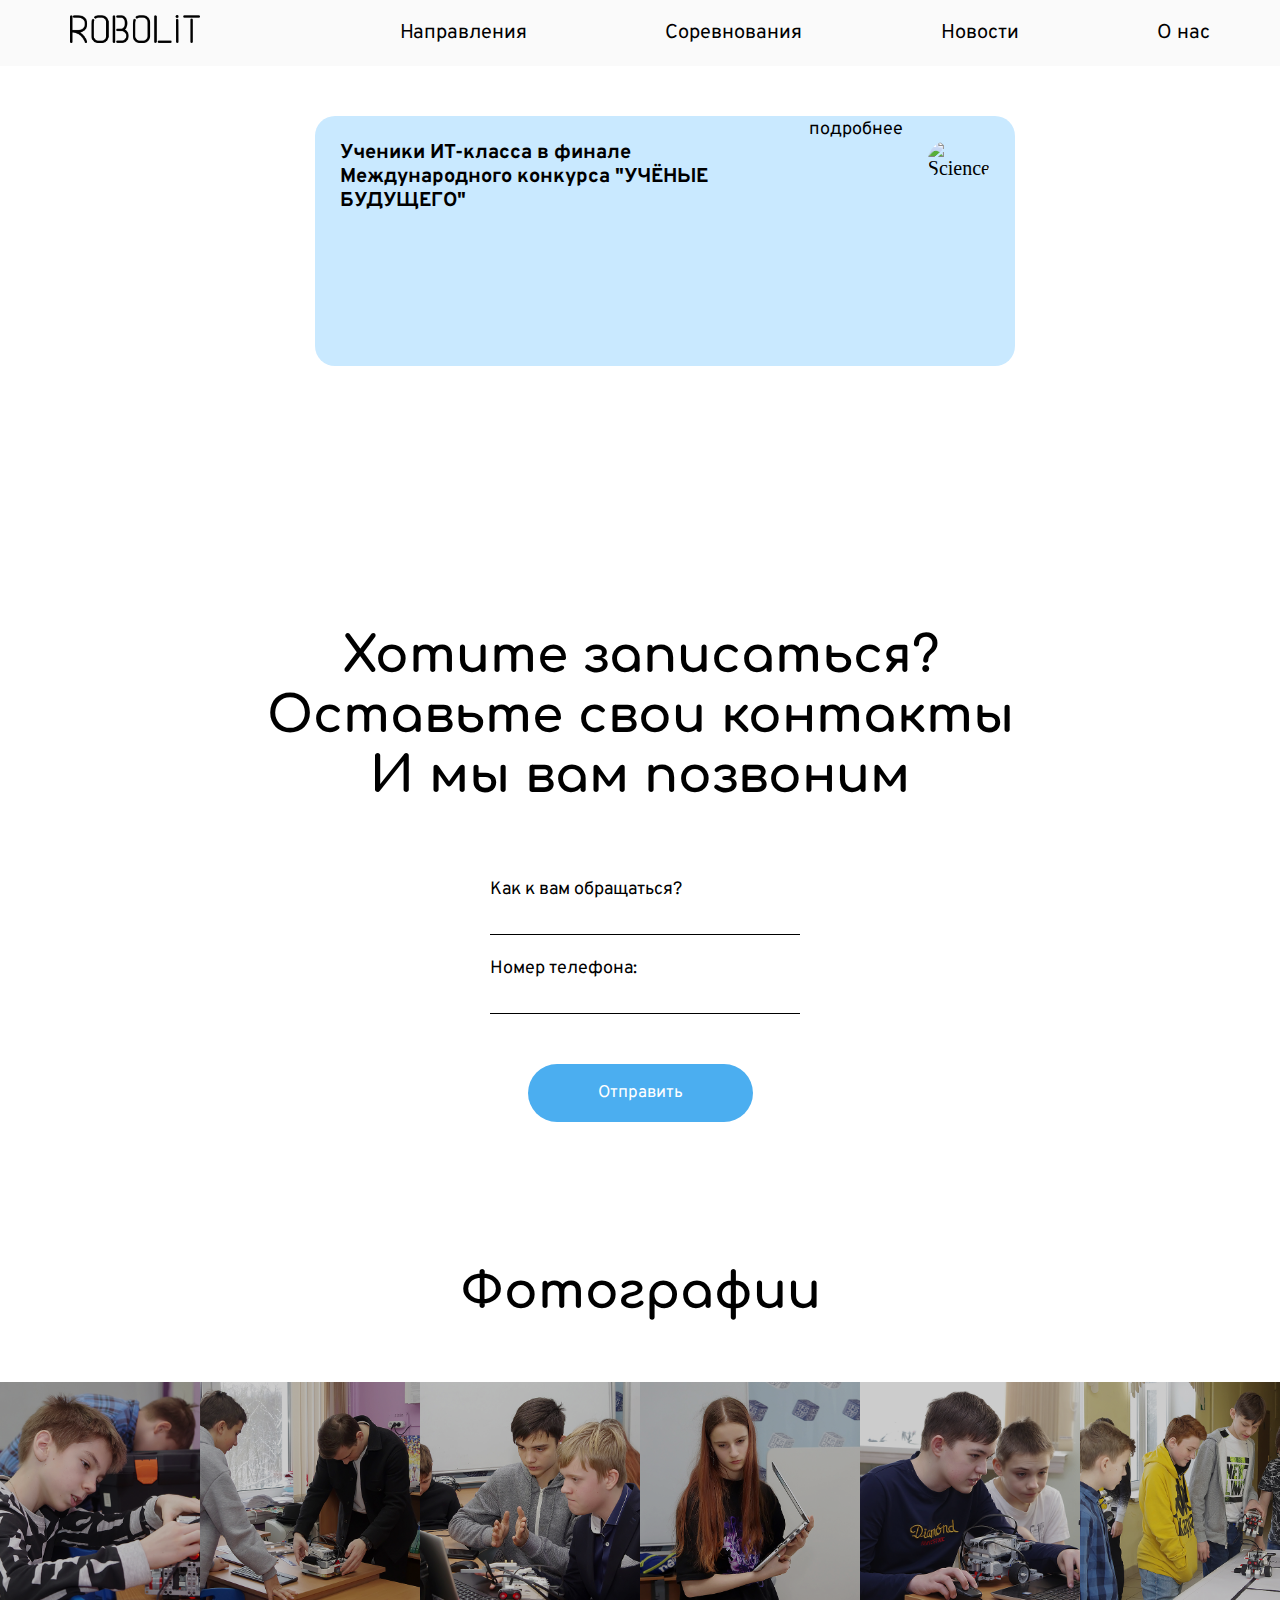
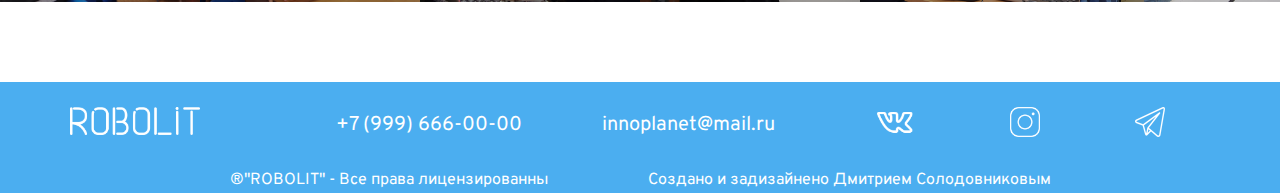
==== news.html @ 85dd4157 "add news page v1" ====
<!DOCTYPE html>
<lang="ru">
<head>
    <meta charset="UTF-8">
    <meta http-equiv="X-UA-Compatible" content="IE=edge">
    <meta name="viewport" content="width=device-width, initial-scale=1.0">
    <title>Robolit</title>
    <link rel="stylesheet" href=".//style.css">

    <link rel="preconnect" href="https://fonts.googleapis.com">
    <link rel="preconnect" href="https://fonts.gstatic.com" crossorigin>
    <link href="https://fonts.googleapis.com/css2?family=Comfortaa:wght@300;400;500;600;700&display=swap" rel="stylesheet">
    <style>
        @import url('https://fonts.googleapis.com/css2?family=Comfortaa:wght@300;400;500;600;700&display=swap');
    </style>

    <link rel="preconnect" href="https://fonts.googleapis.com">
    <link rel="preconnect" href="https://fonts.gstatic.com" crossorigin>
    <link href="https://fonts.googleapis.com/css2?family=Overpass:ital,wght@0,100;0,200;0,300;0,400;0,500;0,600;0,700;0,800;0,900;1,100;1,200;1,300;1,400;1,500;1,600;1,700;1,800;1,900&display=swap" rel="stylesheet">
    <style>
        @import url('https://fonts.googleapis.com/css2?family=Overpass:ital,wght@0,100;0,200;0,300;0,400;0,500;0,600;0,700;0,800;0,900;1,100;1,200;1,300;1,400;1,500;1,600;1,700;1,800;1,900&display=swap');
    </style>

</head>
<body>
    <header class="page-header">
        <div class="container">
            <a class="page-header__logo page-header__link" href="#">
                <img src=".//img/logo/BLACK-logo.png"  width="130px" alt="ROBOLIT">
            </a>
            <ul class="page-header__list">
                <li class="page-header__item">
                    <a class="page-header__link" href="#">Направления</a>
                </li>
                <li class="page-header__item">
                    <a class="page-header__link" href="competitions.html">Соревнования</a>
                </li>
                <li class="page-header__item">
                    <a class="page-header__link" href="#">Новости</a>
                </li>
                <li class="page-header__item">
                    <a class="page-header__link" href="#">О нас</a>
                </li>
            </ul>
        </div>
    </header>
    <section class="competitions">
        <div class="news"> 
            <h3 class="newsheader">Ученики ИТ-класса в финале Международного конкурса "УЧЁНЫЕ БУДУЩЕГО" </h3>
            <p class="newstext">подробнее</p>
            <div><img class="newsphotos" src="наука.jpeg" alt="Science"></div>
        </div>
    </section>

     
    <section class="form">
        <div class="container">

            <form class="form" action="https://echo.htmlacademy.ru/courses" method="post">
                <h2 class="form__title">
                    <div class="tt">Хотите записаться?</div>
                    <div class="tt">Оставьте свои контакты</div>
                    <div class="tt">И мы вам позвоним</div>
                </h2>
                <div class="content-box">

                        <div class="group-1">
                            <label class="label-1">Как к вам обращаться?</label>
                            <input class="input" type="name" name="Имя" id="anchor">
                        </div>
                        <div class="group-2">
                            <label class="label-2" for="tel">Номер телефона:</label>
                            <input class="input" type="tel" name="номер телефона:" id="tel">
                        </div>

                    <input class="button--submit" type="submit" value="Отправить" name="Кнопка">
                    

            </form>
            
        </div>
    </section>
    <section class="photo">
        <h2 class="photo__title">Фотографии</h2>
        <div class="strap">
            <ul class="strap__list">
                <li>
                    <div class="img-1 img"></div>
                </li>
                <li>
                    <div class="img-2 img"></div>
                </li>
                <li>
                    <div class="img-3 img"></div>
                </li>
                <li>
                    <div class="img-4 img"></div>
                </li>
                <li>
                    <div class="img-5 img"></div>
                </li>
                <li>
                    <div class="img-6 img"></div>
                </li>
                <li>
                    <div class="img-7 img"></div>
                </li>
                <li>
                    <div class="img-8 img"></div>
                </li>
            </ul>
        </div>
    </section>
  

    <footer class="page-footer">
        <div class="container">
            <ul class="page-footer__list">
                <a class="page-footer__logo" href="#"><img src=".//img/logo/WHITE-logo.png" width="130px" alt="ROBOLIT"></a>
                <div class="page-footer__contacts-list">
                    <div class="contact__item">+7 (999) 666-00-00</div>
                    <div class="contact__item">innoplanet@mail.ru</div>
                </div>

                <div class="page-footer__links-list">
                    <a class="page-footer__link" href="#"><img src=".//img/icons/VK logo.png" alt="VK" class="vk-icon icon" width="60px"></a>
                    <a class="page-footer__link" href="#"><img src=".//img/icons/Instagram logo.png" alt="Instagram" class="ig-icon icon" width="60px"></a>
                    <a class="page-footer__link" href="#"><img src=".//img/icons/Telegram logo.png" alt="Telegram" class="tg-icon icon" width="50px"></a>
                </div>
            </ul>
            <div class="proofs">
                <p>&reg;"ROBOLIT" - Все права лицензированны</p>
                <p>Создано и задизайнено Дмитрием Солодовниковым</p>
            </div>
        </div>
    </footer>

</body> 
</html>
---- style.css ----
body {
    font-size: 20px;
    display: flex;
    flex-direction: column;
    width: auto;
    margin: 0 auto;
    color: black;
}

p {
    font-family: 'Overpass', sans-serif;
    font-size: 18px;
    margin: 0;
    line-height: 160%;
}

h2 {
    font-family: 'Comfortaa', cursive;
    font-size: 50px;
    line-height: 120%;
}

h3 {
    font-family: 'Overpass', sans-serif;
    font-size: 20px;
    line-height: 120%;
}

a:visited {
    color: black;
}


.button {
    cursor: pointer;
    white-space: nowrap;
    border: none;
    color: white;
    padding: 15px 50px;
    border-radius: 25px;
}

/* HEADER */

.page-header {
    background-color: rgb(250, 250, 250);
    font-family: 'Overpass', sans-serif;
}

.page-header .container {
    width: 1140px;
    height: auto;
    margin: 0 auto;
    display: flex;
    align-items: center;
    align-content: center;
    justify-content: space-between;
}

.page-header__list {
    display: flex;
    justify-content: space-between;
    list-style-type: none;
    flex-grow: 1;
    padding: 0;
}

.page-header__logo {
    margin-right: 200px;
}


a.page-header__logo:hover {
    border: none;
    text-decoration: none;
    padding: 0;
}

.itcenter .container {
    width: 1140px;
    margin: 0 auto;
    display: flex;
    flex-direction: column;
}

a.page-header__link:link {
    position: relative;
    text-decoration: none;
    color: black;
    transition: border 0.5s;
    padding: 0;
    }

a.page-header__link:hover::after{
    content: "";
    position: absolute;
    left: 0;
    bottom: -2px;
    width: 95%;
    margin-left: 2.5%;
    height: 2px;
    background-color: #3498db;
    border-radius: 25px;
    display: none;
    }
   
a.page-header__link:hover::after {
    display: block;
}

.page-header__logo.page-header__link:link {
    transition: all ease-out 0.3s;
}

.page-header__logo.page-header__link:hover{
    border: none;
    transform: scale(1.15);
}

.page-header__logo.page-header__link:hover::after{
    content: none;
}

/* INTERPRETATION */

.interpretation {
    display: flex;
    flex-direction: row;
    justify-content: space-between;
    flex-grow: 1;
}

.interpretation__title {
    margin: 60px 0 45px 0;
}

.interpretation__text {
    font-size: 18px;
    line-height: 150%;
}

.interpretation__picture {
    margin: 80px 0 60px auto;
    border-radius: 5px;
    filter: brightness(80%);
}

.interpretation__button {
    font-family: 'Overpass', sans-serif;
    font-size: 17px;
    margin: 60px auto 60px 0;
    padding: 18px 52px;
    background-color: #4baef0;
}

.interpretation__button:hover {
    background-color: #5babe0;
}

.interpretation__button:active {
    background-color: #58a7db;
}

/* DESCRIPTION */

.description {
    display: flex;
    flex-direction: row;
    justify-content: space-between;
}

.description__title{
    margin: 0 auto 40px auto;
}

.description__picture {
    margin-right: 40px;
    filter: brightness(80%) ;
}

.left-column {
    display: flex;
    flex-direction: column;
    width: 50%;
}

.right-column {
    display: flex;
    flex-direction: column;
    width: 50%;
}

.description .right-column {
    padding-left: 40px;
}

.courses .container {
    width: 1140px;
    margin: 0 auto;
    display: flex;
    flex-direction: row;
    flex-wrap: nowrap;
}

.container__title {
    width: 700px;
    height: 70px;
    margin: 85px auto 0 auto;
    text-align: center;
}

.courses__title {
    margin: 0 auto;

}

/* PROGA */

.block--proga {
    width: 545px;
    height: 300px;
    padding: 0;
    border-radius: 5px;
    margin: 55px 50px 0 0;
    color: white;
    display: flex;
    justify-content: space-between;
    background-color: #4baef0;
    box-shadow: 6px -5px 0 2px rgba(220, 220, 220, 0.7);
    transition: all 0.4s ease-in-out;
}

.block--proga:hover {
    transform: translateX(-10px) translateY(10px);
    box-shadow: 11px -10px 2px 2px rgba(220, 220, 220, 0.7);
}

.block--proga .left-column {
    width: 325px;
    margin: 0;
}

.proga__list {
    padding: 0;
    margin: 0;
    margin-left: 65px;
    display: flex;
    flex-direction: column;
    align-items: flex-start;
}

.proga__title {
    font-size: 30px;
    margin: 40px 0 0 40px;
}

.proga-list__title {
    font-size: 25px;
    font-weight: 500;
    margin: 30px 0 0 40px;
}

.proga__item {
    font-family: 'Overpass', sans-serif;
    font-size: 22px;
}

.proga__img {
    margin: auto 30px;
    color: white;
}

/* ROBOT */

.block--robot {
    width: 545px;
    height: 300px;
    margin: 0;
    padding: 0;
    margin-top: 55px;
    border-radius: 5px;
    color: white;
    display: flex;
    justify-content: space-between;
    background-color: #4baef0;
    box-shadow: 6px -5px 0 2px rgba(220, 220, 220, 0.7);
    transition: all 0.4s ease-in-out;
}

.block--robot:hover{
    transform: translateX(-10px) translateY(10px);
    box-shadow: 11px -10px 2px 2px rgba(220, 220, 220, 0.7);
}

.robot__list {
    padding: 0;
    margin: 0;
    margin-left: 65px;
    display: flex;
    flex-direction: column;
    align-items: flex-start;
}

.robot__title {
    font-size: 30px;
    margin: 40px 0 0 40px;
}

.robot-list__title {
    font-size: 23px;
    font-weight: 600;
    margin: 30px 0 5px 40px;
}

.robot__item {
    font-family: 'Overpass', sans-serif;
    font-size: 22px;
}

.robot__img {
    margin: auto 30px;
}

/* PHOTO */

.photo__title {
    margin: 100px auto 50px auto;
    width: 700px;
    height: 70px;
    text-align: center;
}

.strap {
    height: 220px;   
    width: 100%;
    margin: 0;
    margin-bottom: 80px;
}

.strap__list{
    list-style-type: none;
    display: flex;
    flex-direction: row;
    justify-content: center;
    overflow: hidden;
    margin: 0;
    padding: 0;
}

.img {
    width: 220px;
    height: 220px;
    background-size: cover;
    background-position: 50% 50%;
    filter: brightness(80%) grayscale(10%);    
}

.img-1 {
    background-image: url("img/strap/1.JPG");
}

.img-2 {
    background-image: url("img/strap/2.JPG");
}

.img-3 {
    background-image: url("img/strap/3.JPG");
}

.img-4 {
    background-image: url("img/strap/4.JPG");
}

.img-5 {
    background-image: url("img/strap/5.JPG");
}

.img-6 {
    background-image: url("img/strap/6.JPG");
}

.img-7 {
    background-image: url("img/strap/7.JPG");
}

.img-8 {
    background-image: url("img/strap/8.JPG");
}

/* FORM */

.form .container {
    width: 1140px;
    margin: 0 auto;
    display: flex;
}

.form .container {
    width: 1140px;
    margin: 0 auto 80px auto;
    display: flex;
    justify-content: center;
}

.content-box {
    width: 300px;
    margin: 0 auto;
    display: flex;
    flex-direction: column;
}

.form__title {
    margin: 10px auto 50px auto;
    display: flex;
    justify-content: center;
    flex-direction: column;
    align-items: center;
}

.tt {
    font-family: 'Comfortaa', cursive;
    font-size: 50px;
}

label {
    font-family: 'Overpass', sans-serif;
    font-size: 18px;
    line-height: 160%;
    display: block;
}

.input {
    width: 100%;
    height: 30px;
    padding: 0;
    border: none;
    border-bottom: 1px solid black;
    font-family: 'Comfortaa', cursive;
    font-weight: 120%;
    padding-left: 10px;
}

.group-1 {
    margin: 20px 0;
    width: 100%;
}

.group-2 {
    width: 100%;
}

.label-1 {
    margin-bottom: -1px;
}

.label-2 {
    margin-bottom: -1px;
}

.button--submit {
    font-family: 'Overpass', sans-serif;
    font-size: 17px;
    margin: 50px auto 40px auto;
    padding: 18px 70px;
    background-color: #4baef0;
    border-radius: 40px;
    border: none;
    color: white;
}

.button--submit:hover {
    background-color: #5babe0;
}

.button--submit:active {
    background-color: #58a7db;
}

/* FOOTER */

.page-footer {
    background-color: #4baef0;
    font-family: 'Overpass', sans-serif;
    color: white;
}

.page-footer .container {
    width: 1140px;
    margin: 0 auto; 
}

.page-footer__list {
    width: 1140px;
    margin: 0 auto;
    padding: 0;
    display: flex; 
    flex-direction: row;    
    justify-content: space-between;
}

.proofs {
    display: block;
    text-align: center;
    font-size: 16px;
}

.page-footer__contacts-list {
    display: flex;
    margin: 30px 40px;
    width: auto;
}

.contact__item {
    margin: 0 40px;
    cursor: pointer;
}

.contact__item:first-of-type {
    margin-left: 0;
}

.contact__item:last-of-type {
    margin-right: 0;
}

.page-footer__links-list {
    display: flex;
    margin: 0;
}

.page-footer__link .icon {
    color: white;
}

.page-footer__link .icon {
    position: relative;
    text-decoration: none;
    color: white;
    padding: 0;
    margin: 10px 35px;
    display: flex;
    justify-content: center;
    align-items: center;
    }
    
.page-footer__link:last-of-type {
    margin-right: 0;
    margin-top: 5px;
}

.page-footer__link .icon:hover{
    filter: opacity(70%);
}

.page-footer__link .icon:active {
    filter:opacity(50%);
}

.page-footer__logo:link {
    color: white;
    text-decoration: none;
    margin: 25px 0;
    margin-right: 80px;
    transition: all ease-out 0.3s;
}

.page-footer__logo:hover {
    border: none;
    transform: scale(1.15);
}

.proofs {
    display: flex;
    justify-content: center;
}

.proofs p {
    font-size: 16px;
}

.proofs p:first-of-type {
    margin-right: 100px;
}

/* Competitions */

.h1-competitions {
    font-family: 'Comfortaa', cursive;
}

.main-section {
    margin: 0px 105px;
    display: flex;
    flex-direction: column;
}

.main_logo_top_block {
    margin: auto auto 200px auto;
    
}

.main_logo_center_block {
    margin: auto auto 200px auto;
}

.main_logo_bottom_block {
    margin: auto auto 200px auto;
}
.competitions{
    width: 850px;
    height: 500px;
    margin: 0 auto;
}
.news{
    position: block;
    background-color: #c9e9ff;
    height:250px;
    width:700px;
    display:flex;
    margin-left: 100px;
    margin-top:50px;
    border-radius: 20px 20px 20px 20px;
}
.newsphotos{
    width: 300px;
    border-radius: 20px 20px 20px 20px;
    margin:25px ;
}
.newsheader{
    margin:25px
}
.newstext{
    margin: 0px;
}
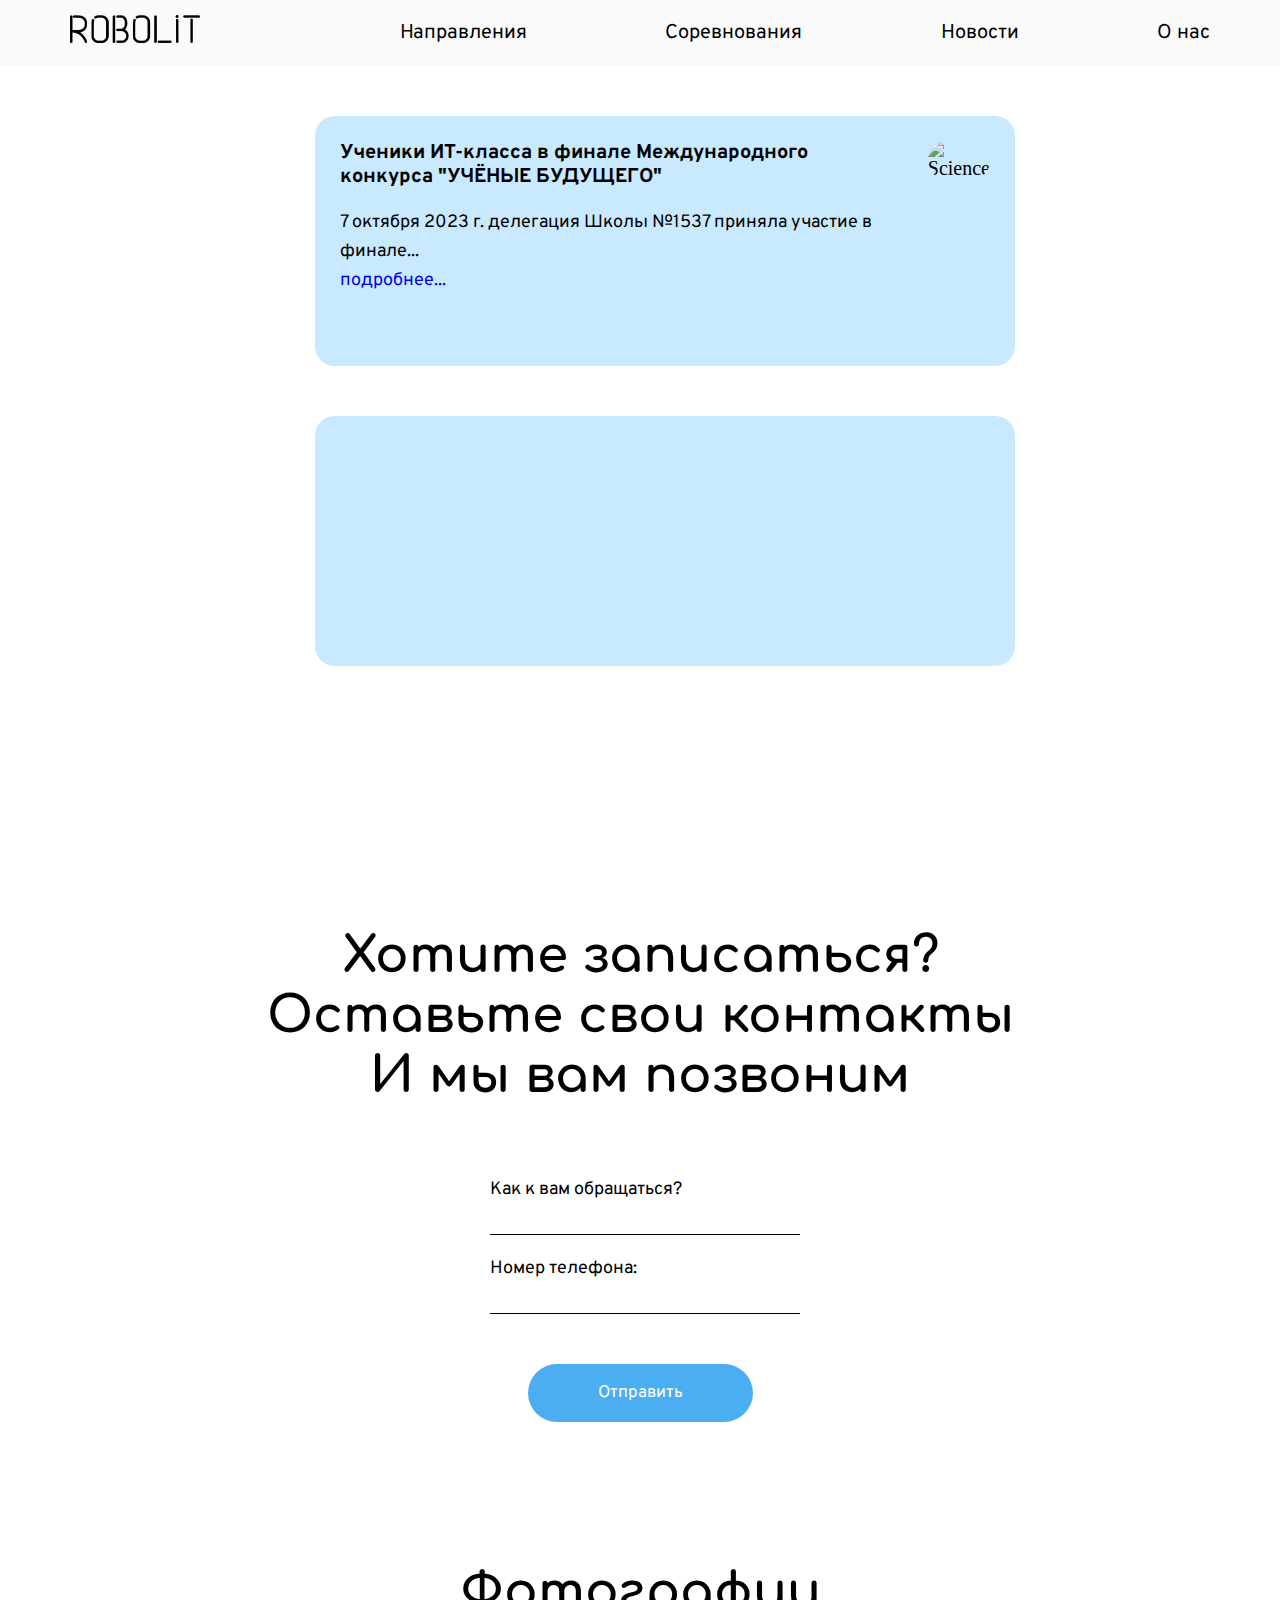
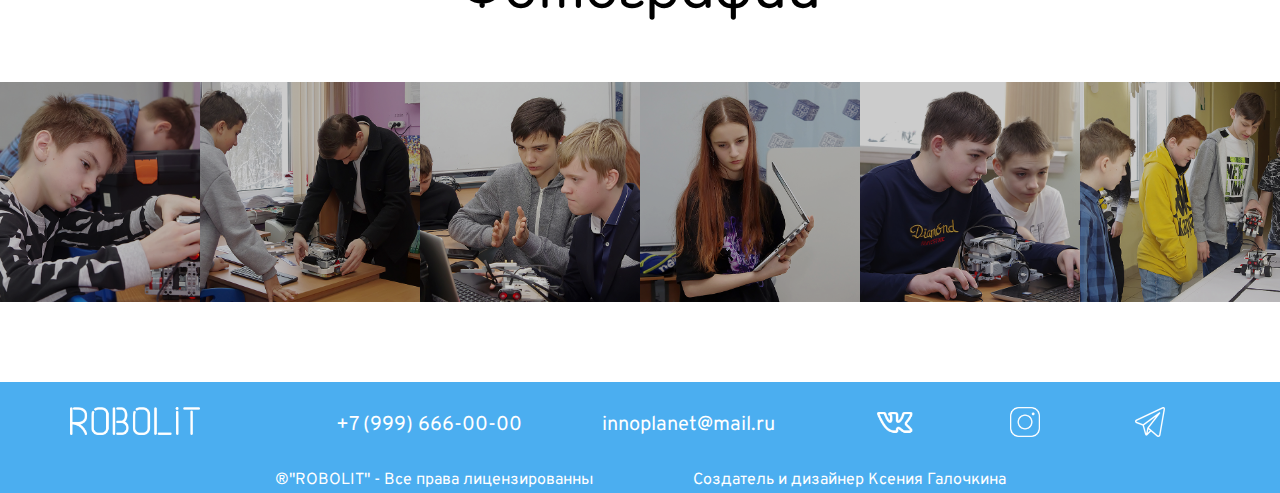
==== commit 23ee738a: "я сделала одну красивую новость:)" ====
--- a/news.html
+++ b/news.html
@@ -44,11 +44,16 @@
             </ul>
         </div>
     </header>
-    <section class="competitions">
+    <section class="newssection">
         <div class="news"> 
-            <h3 class="newsheader">Ученики ИТ-класса в финале Международного конкурса "УЧЁНЫЕ БУДУЩЕГО" </h3>
-            <p class="newstext">подробнее</p>
-            <div><img class="newsphotos" src="наука.jpeg" alt="Science"></div>
+            <div><h3 class="newsheader">Ученики ИТ-класса в финале Международного конкурса "УЧЁНЫЕ БУДУЩЕГО" </h3>
+            <p class="newstext">7 октября 2023 г. делегация Школы №1537 приняла участие в финале...</p>
+            <a class="newslink" href="innerpage">подробнее...</a>
+        </div>
+            <div><img class="newsphotos" src="/media/user/CA42-946E/проект/наука.jpeg" alt="Science"></div>
+        </div>
+        <div class="news">
+
         </div>
     </section>
 
@@ -130,7 +135,7 @@
             </ul>
             <div class="proofs">
                 <p>&reg;"ROBOLIT" - Все права лицензированны</p>
-                <p>Создано и задизайнено Дмитрием Солодовниковым</p>
+                <p>Создатель и дизайнер Ксения Галочкина</p>
             </div>
         </div>
     </footer>
--- a/style.css
+++ b/style.css
@@ -606,9 +606,9 @@
 .main_logo_bottom_block {
     margin: auto auto 200px auto;
 }
-.competitions{
+.newssection{
     width: 850px;
-    height: 500px;
+    height: 800px;
     margin: 0 auto;
 }
 .news{
@@ -620,6 +620,7 @@
     margin-left: 100px;
     margin-top:50px;
     border-radius: 20px 20px 20px 20px;
+    padding: 0px;
 }
 .newsphotos{
     width: 300px;
@@ -627,8 +628,15 @@
     margin:25px ;
 }
 .newsheader{
-    margin:25px
+    margin-top:25px;
+    margin-left:25px;
 }
 .newstext{
-    margin: 0px;
-}
+    margin-left: 25px;
+}
+.newslink{
+    margin-left:25px;
+    text-decoration: none;
+    font-family: 'Overpass', sans-serif;
+    font-size: 18px;
+}
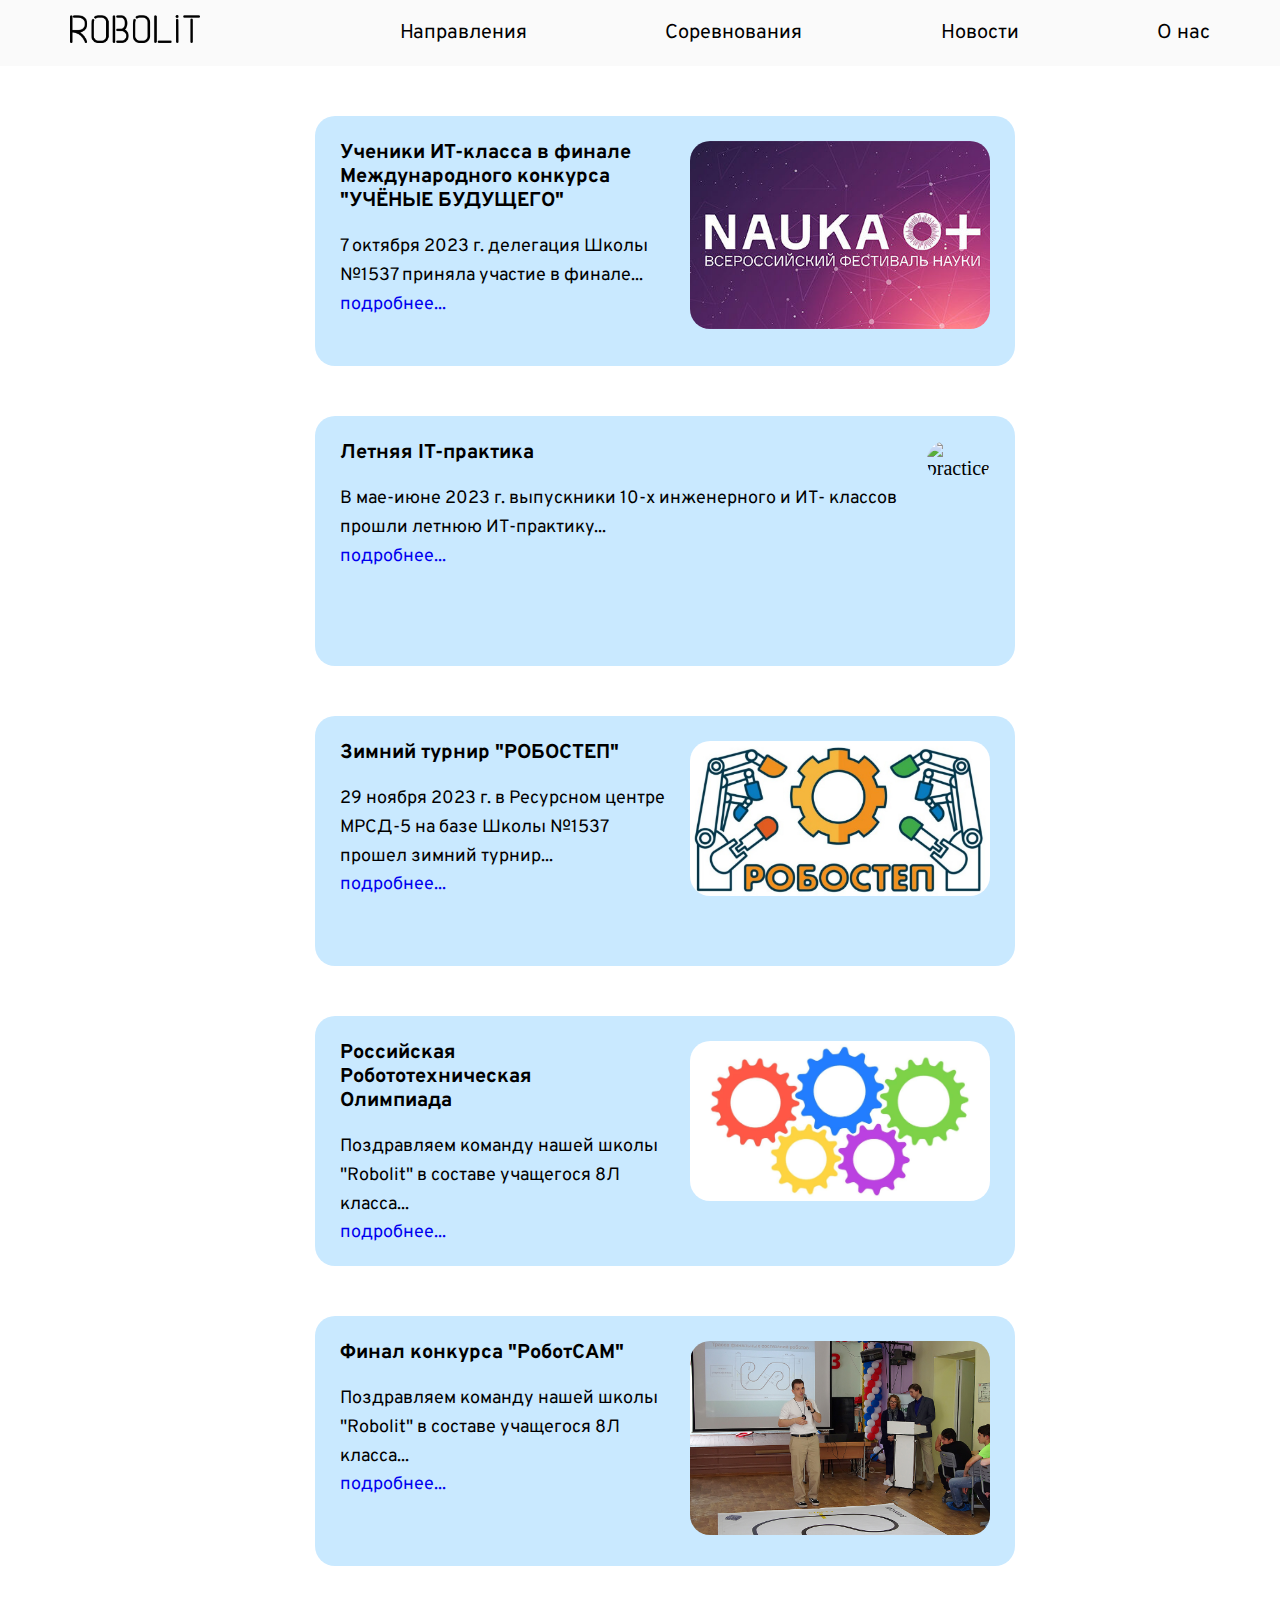
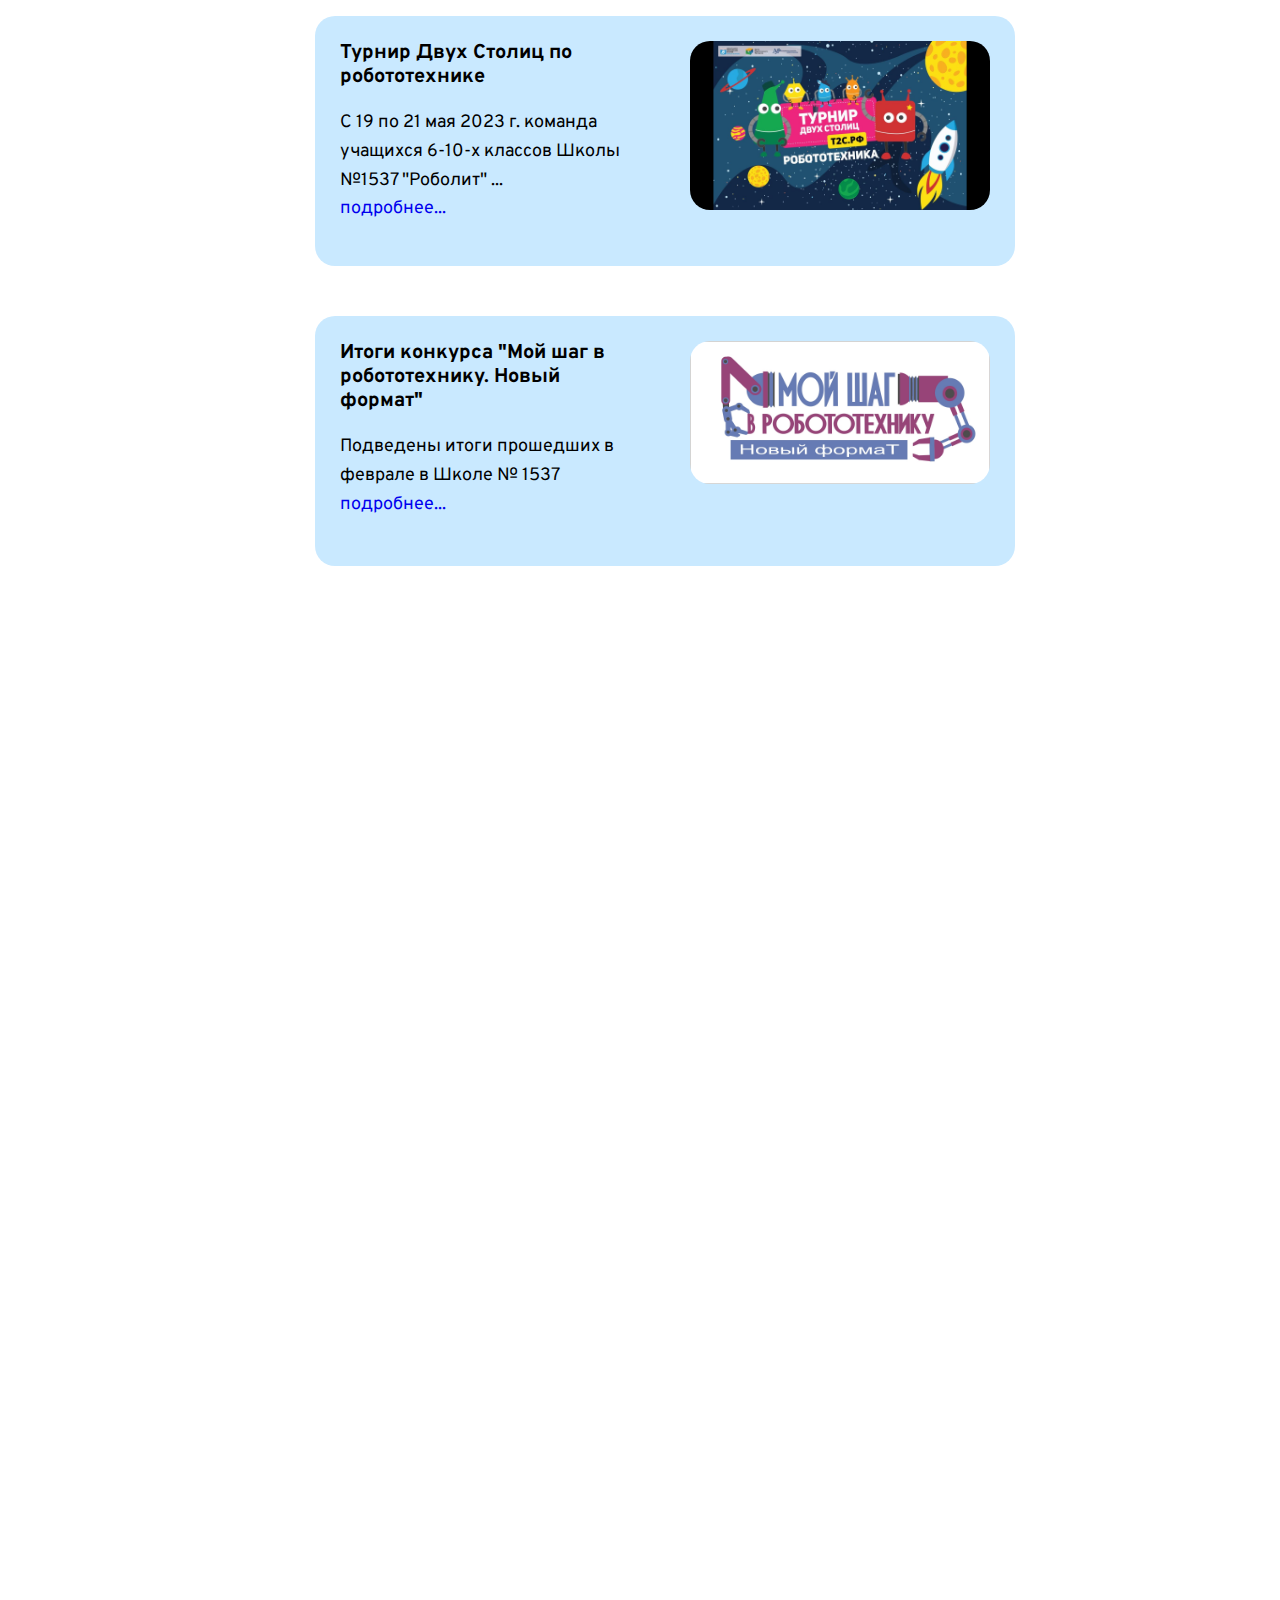
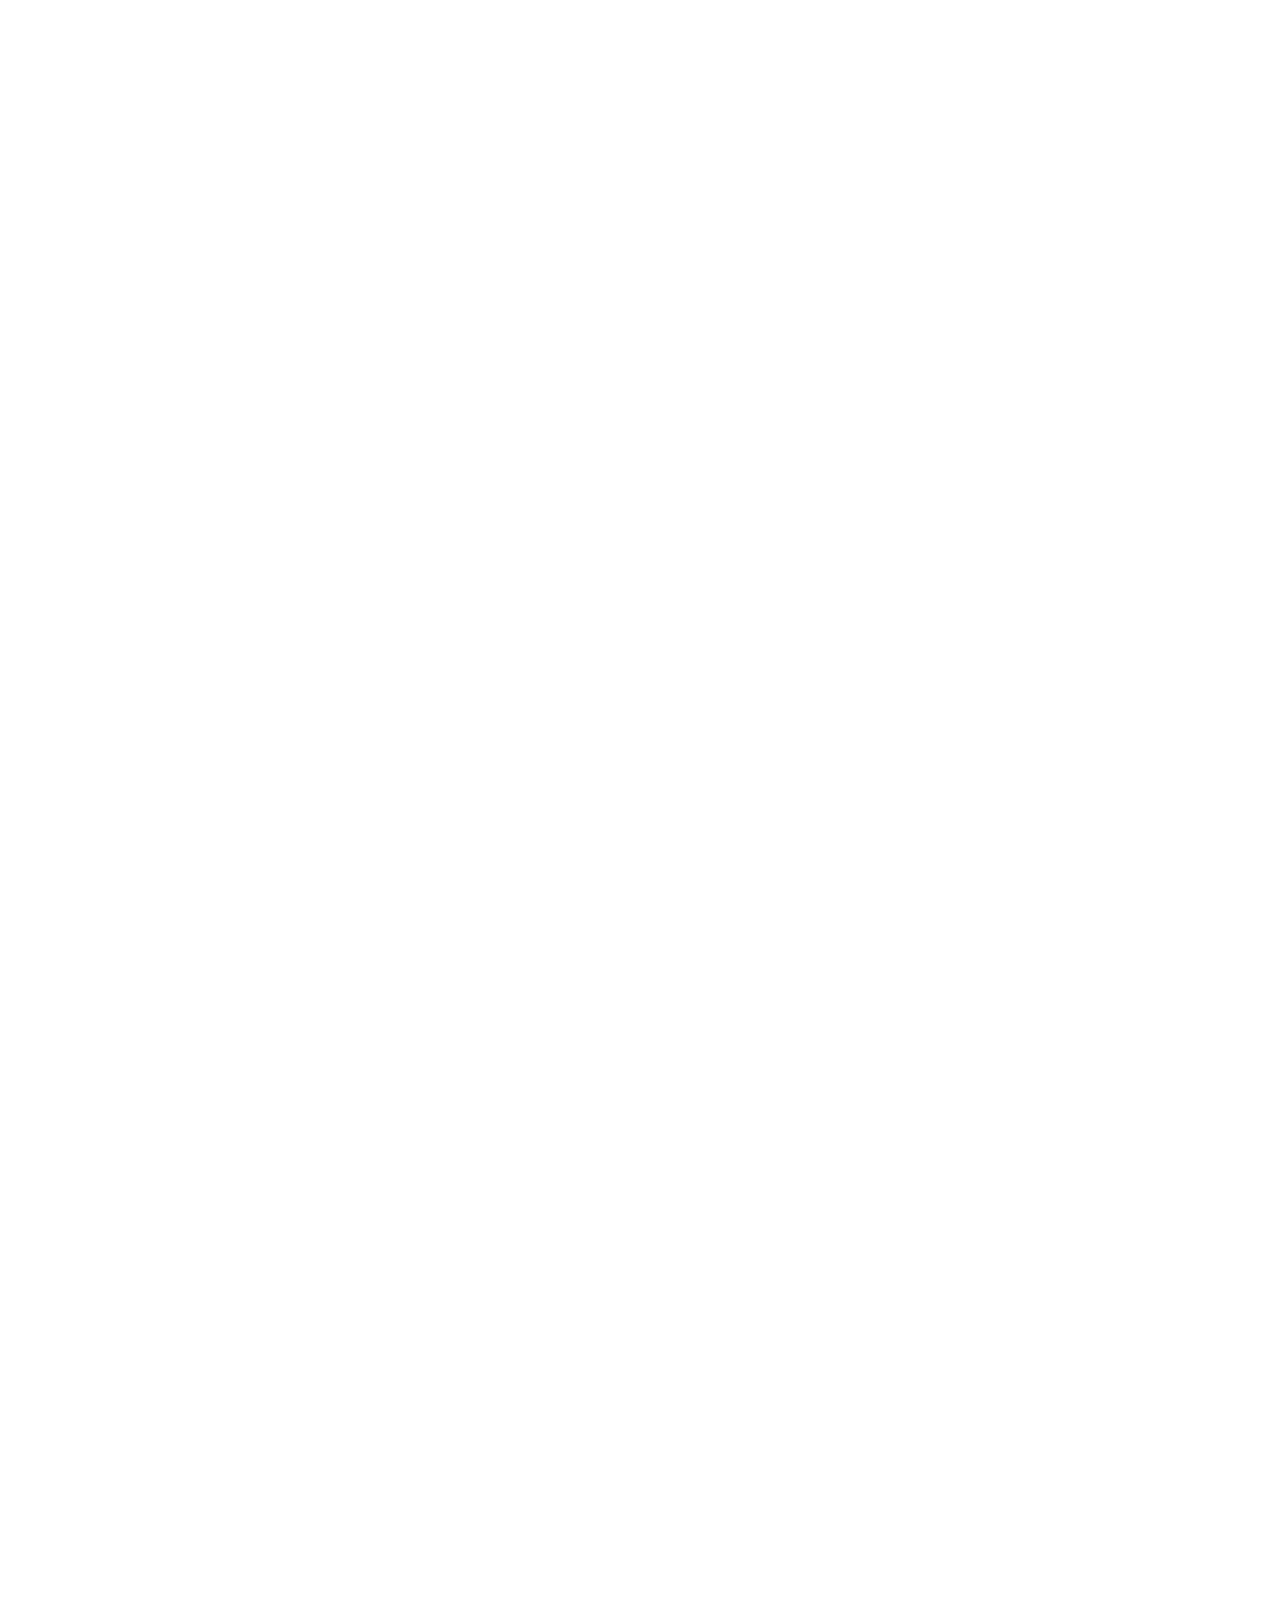
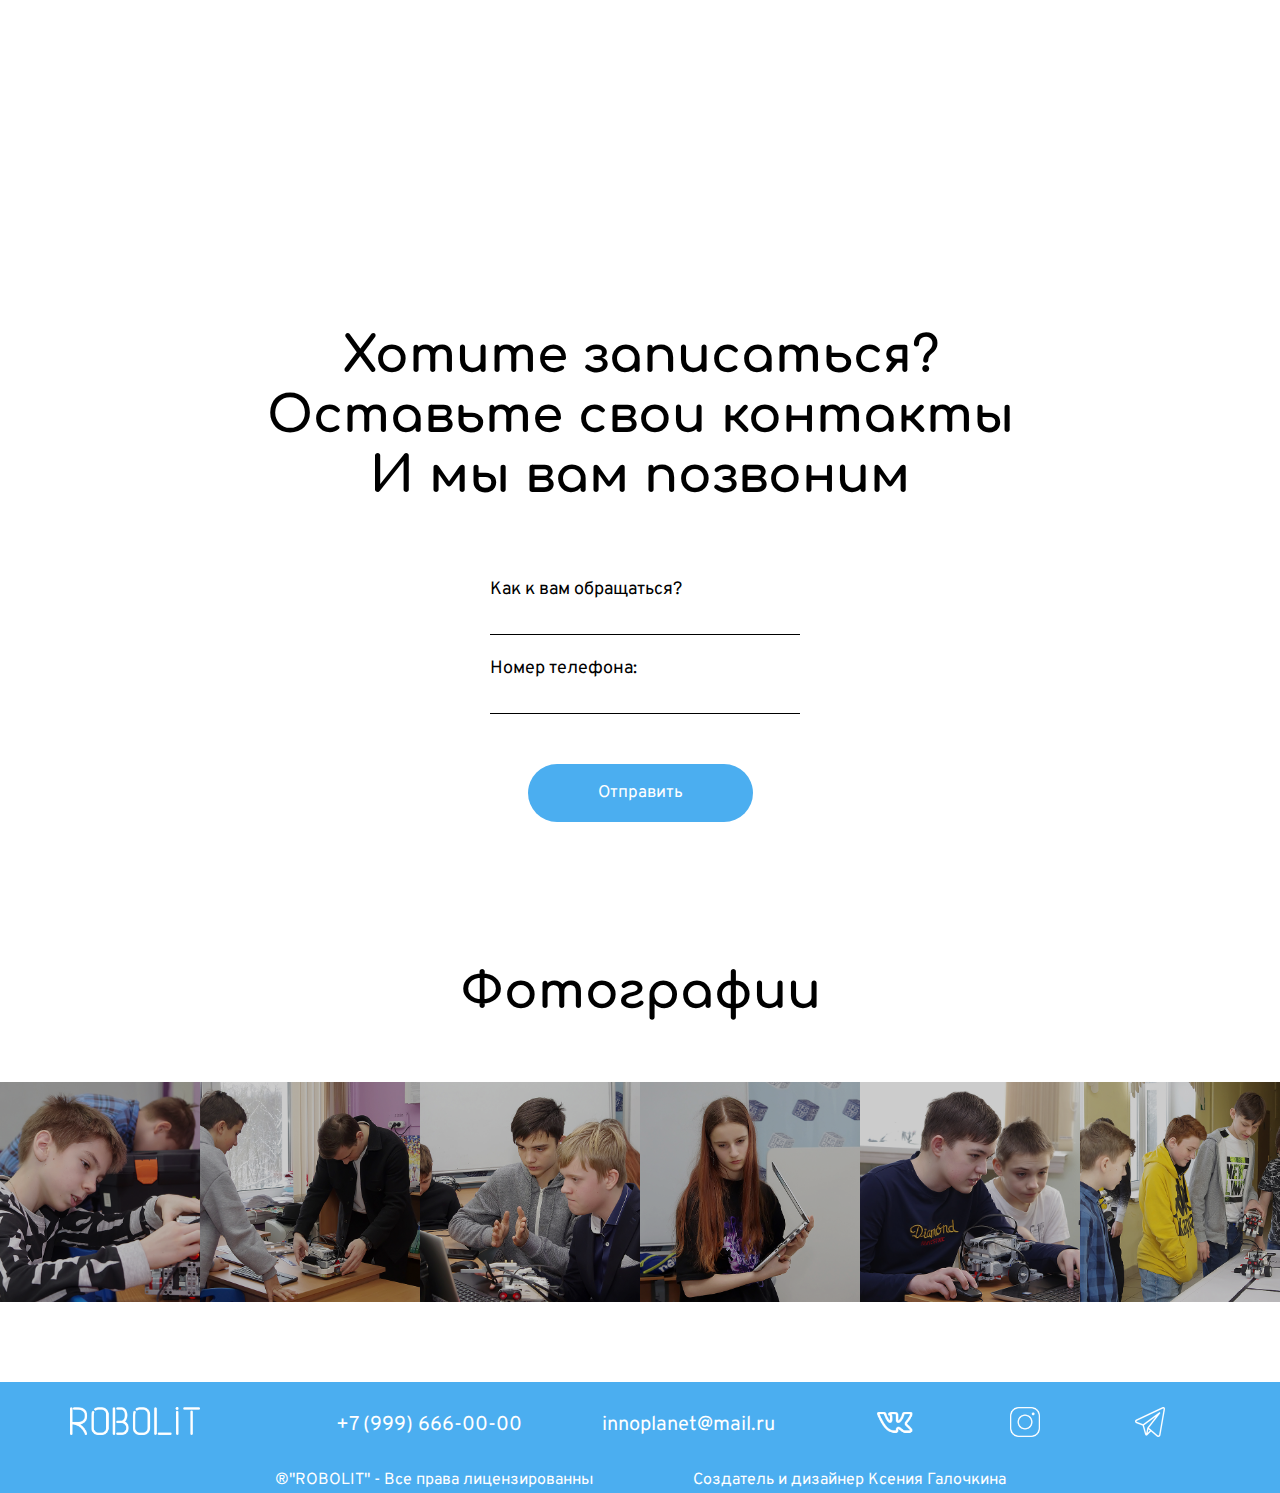
==== commit 2238416e: "add all news" ====
--- a/news.html
+++ b/news.html
@@ -49,12 +49,57 @@
             <div><h3 class="newsheader">Ученики ИТ-класса в финале Международного конкурса "УЧЁНЫЕ БУДУЩЕГО" </h3>
             <p class="newstext">7 октября 2023 г. делегация Школы №1537 приняла участие в финале...</p>
             <a class="newslink" href="innerpage">подробнее...</a>
-        </div>
-            <div><img class="newsphotos" src="/media/user/CA42-946E/проект/наука.jpeg" alt="Science"></div>
+            </div>
+            <div><img class="newsphotos" src="img/news/наука.jpeg" alt="Science"></div>
         </div>
         <div class="news">
+            <div><h3 class="newsheader">Летняя IT-практика </h3>
+            <p class="newstext">В мае-июне 2023 г. выпускники 10-х инженерного и ИТ- классов прошли летнюю ИТ-практику...</p>
+            <a class="newslink" href="innerpage">подробнее...</a>
+            </div>
+            <div><img class="newsphotos" src="/home/user/robolit/img/news/практика" alt="practice"></div>
+        </div>
+        <div class="news">
+            <div><h3 class="newsheader">Зимний турнир "РОБОСТЕП" </h3>
+            <p class="newstext">29 ноября 2023 г. в Ресурсном центре МРСД-5 на базе Школы №1537 прошел зимний турнир...</p>
+            <a class="newslink" href="innerpage">подробнее...</a>
+            </div>
+            <div><img class="newsphotos" src="img/news/Робостеп.jpg" alt="Science"></div>
 
         </div>
+        <div class="news">
+            <div><h3 class="newsheader">Российская Робототехническая Олимпиада</h3>
+            <p class="newstext">Поздравляем команду нашей школы "Robolit" в составе учащегося 8Л класса...</p>
+            <a class="newslink" href="innerpage">подробнее...</a>
+            </div>
+            <div><img class="newsphotos" src="img/news/РРО.jpg" alt="Science"></div>
+
+        </div>
+        <div class="news">
+            <div><h3 class="newsheader">Финал конкурса "РоботСАМ"</h3>
+            <p class="newstext">Поздравляем команду нашей школы "Robolit" в составе учащегося 8Л класса...</p>
+            <a class="newslink" href="innerpage">подробнее...</a>
+            </div>
+            <div><img class="newsphotos" src="img/news/РоботСАМ.jpeg" alt="Science"></div>
+
+        </div>  
+        <div class="news">
+            <div><h3 class="newsheader">Турнир Двух Столиц по робототехнике </h3>
+            <p class="newstext">С 19 по 21 мая 2023 г. команда учащихся 6-10-х классов Школы №1537 "Роболит" ...</p>
+            <a class="newslink" href="innerpage">подробнее...</a>
+            </div>
+            <div><img class="newsphotos" src="img/news/Турнир.jpg" alt="Science"></div>
+
+        </div>  
+        <div class="news">
+            <div><h3 class="newsheader">Итоги конкурса "Мой шаг в робототехнику. Новый формат" </h3>
+            <p class="newstext">Подведены итоги прошедших в феврале в Школе № 1537</p>
+            <a class="newslink" href="innerpage">подробнее...</a>
+            </div>
+            <div><img class="newsphotos" src="img/news/Шаг.jpg" alt="Science"></div>
+
+        </div>  
+        
     </section>
 
      
--- a/style.css
+++ b/style.css
@@ -608,11 +608,11 @@
 }
 .newssection{
     width: 850px;
-    height: 800px;
+    height: 5000px;
     margin: 0 auto;
 }
 .news{
-    position: block;
+    
     background-color: #c9e9ff;
     height:250px;
     width:700px;
@@ -624,12 +624,15 @@
 }
 .newsphotos{
     width: 300px;
+    
     border-radius: 20px 20px 20px 20px;
     margin:25px ;
 }
 .newsheader{
     margin-top:25px;
     margin-left:25px;
+    width:300px;
+    
 }
 .newstext{
     margin-left: 25px;
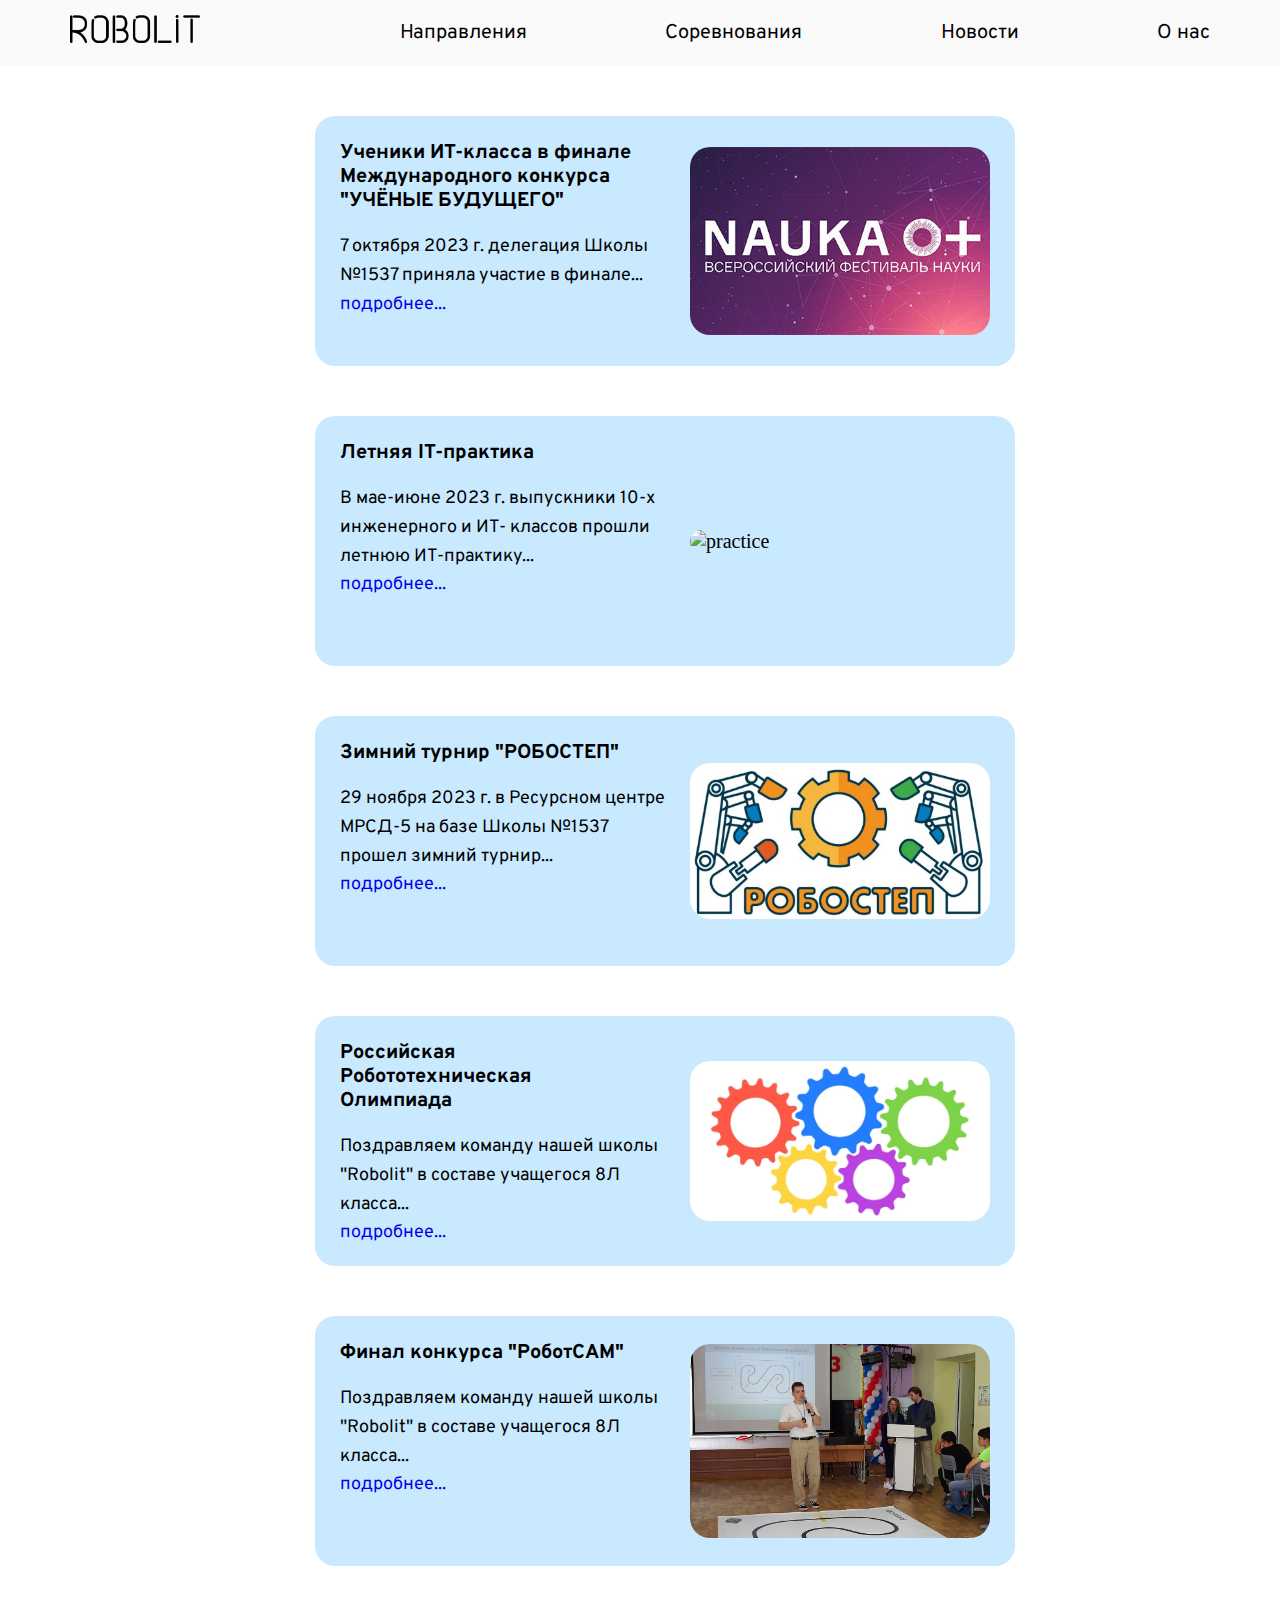
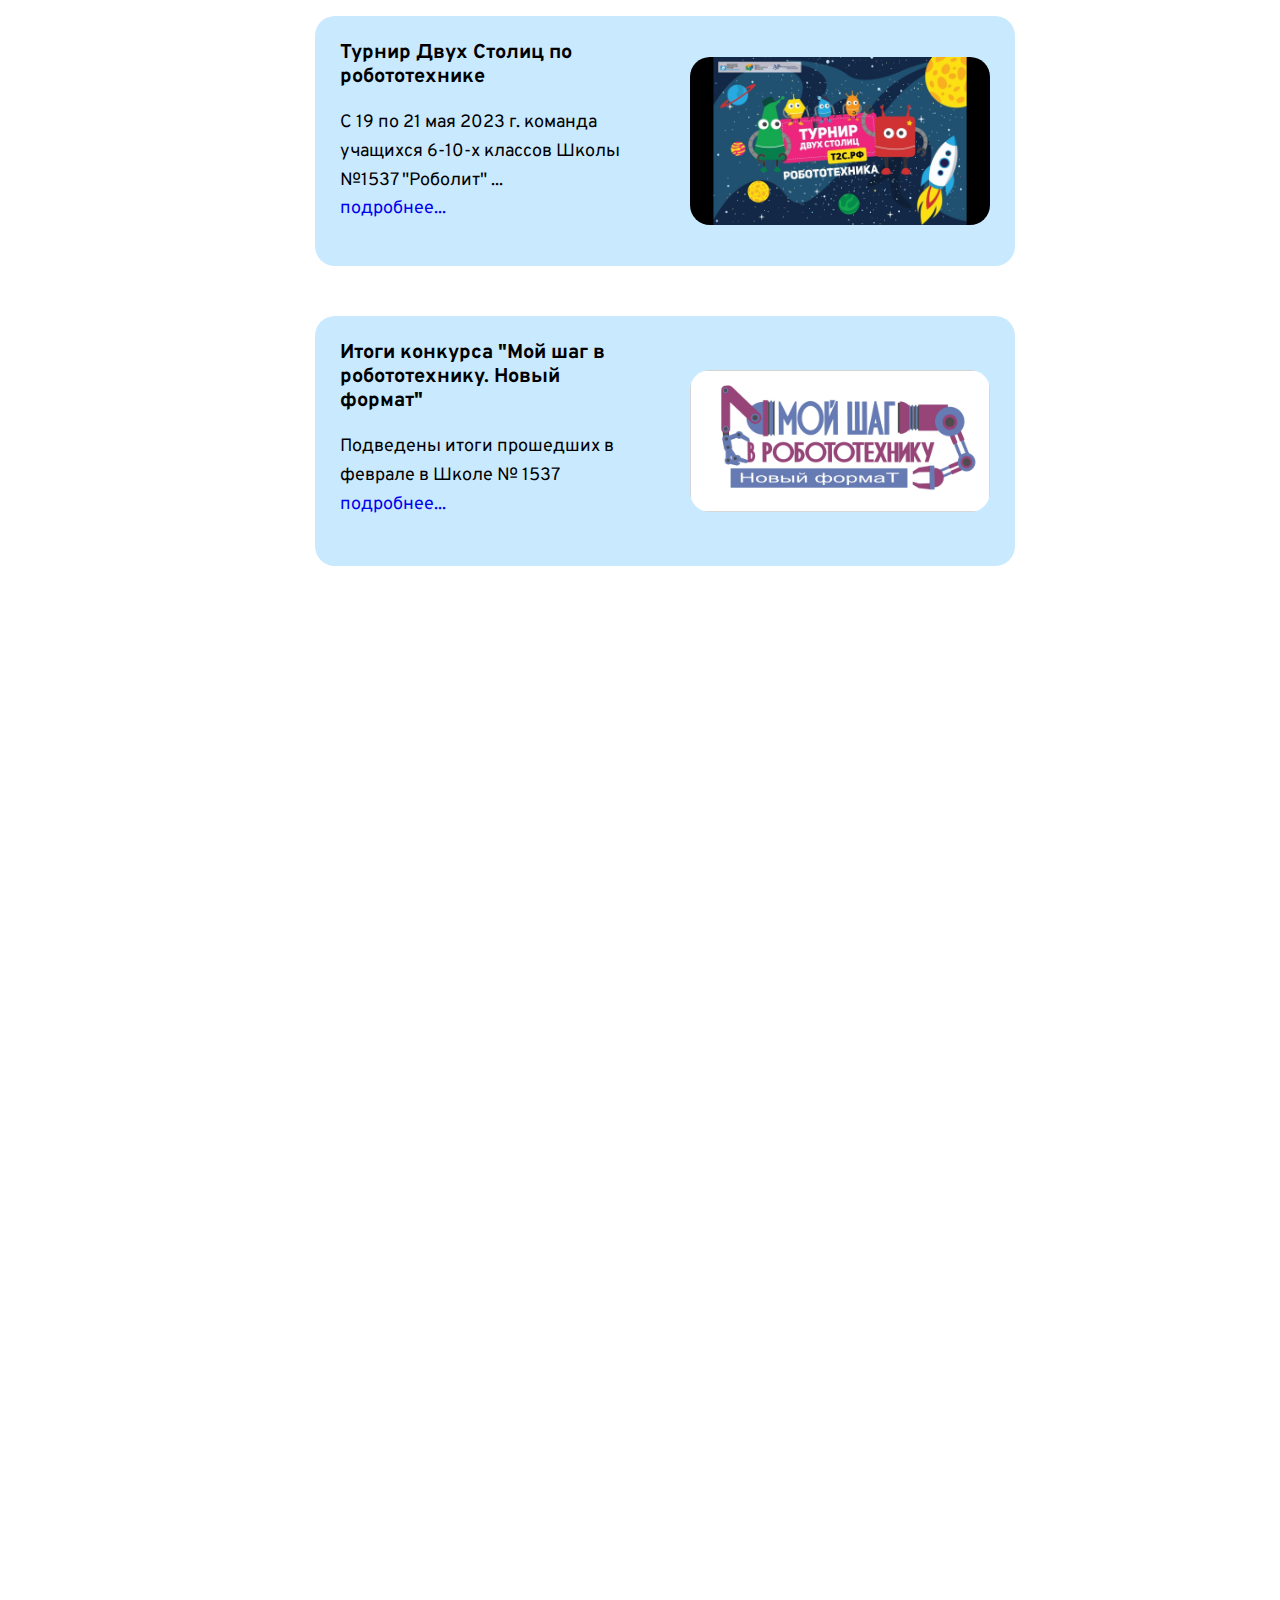
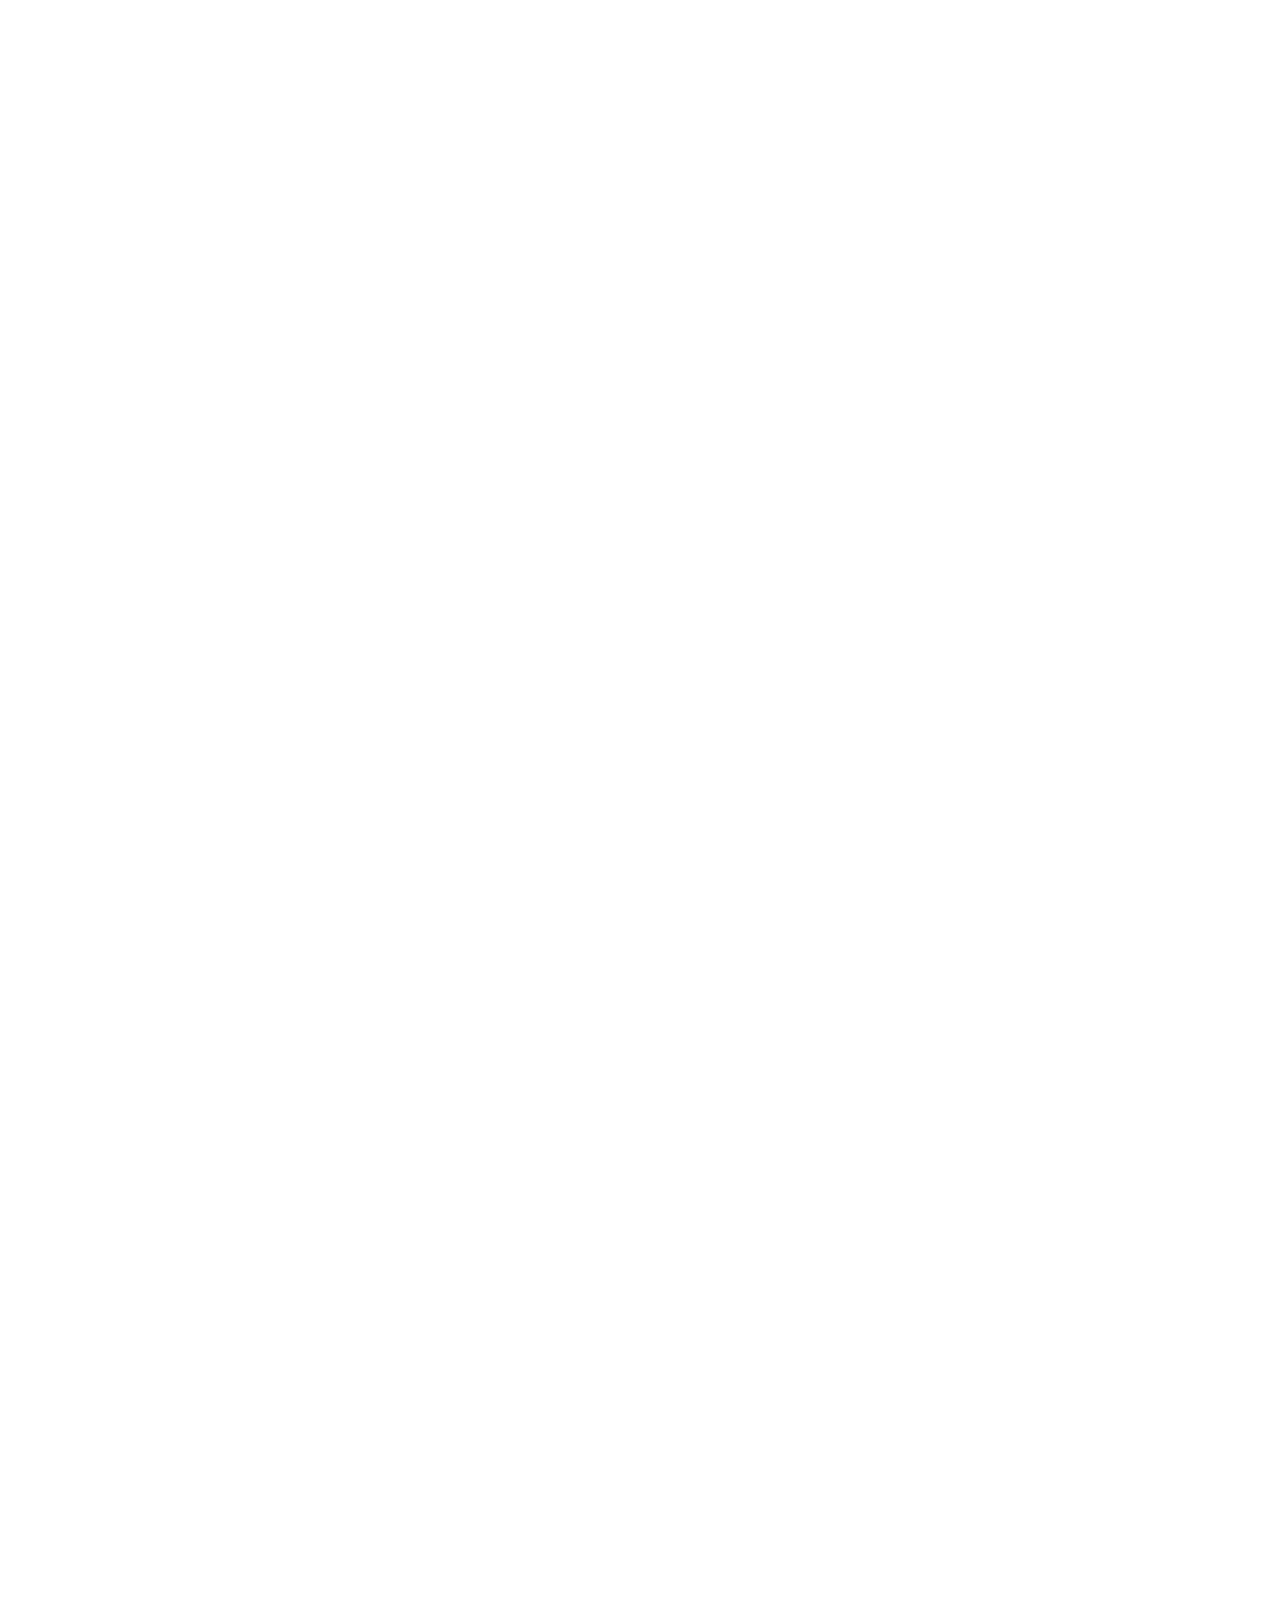
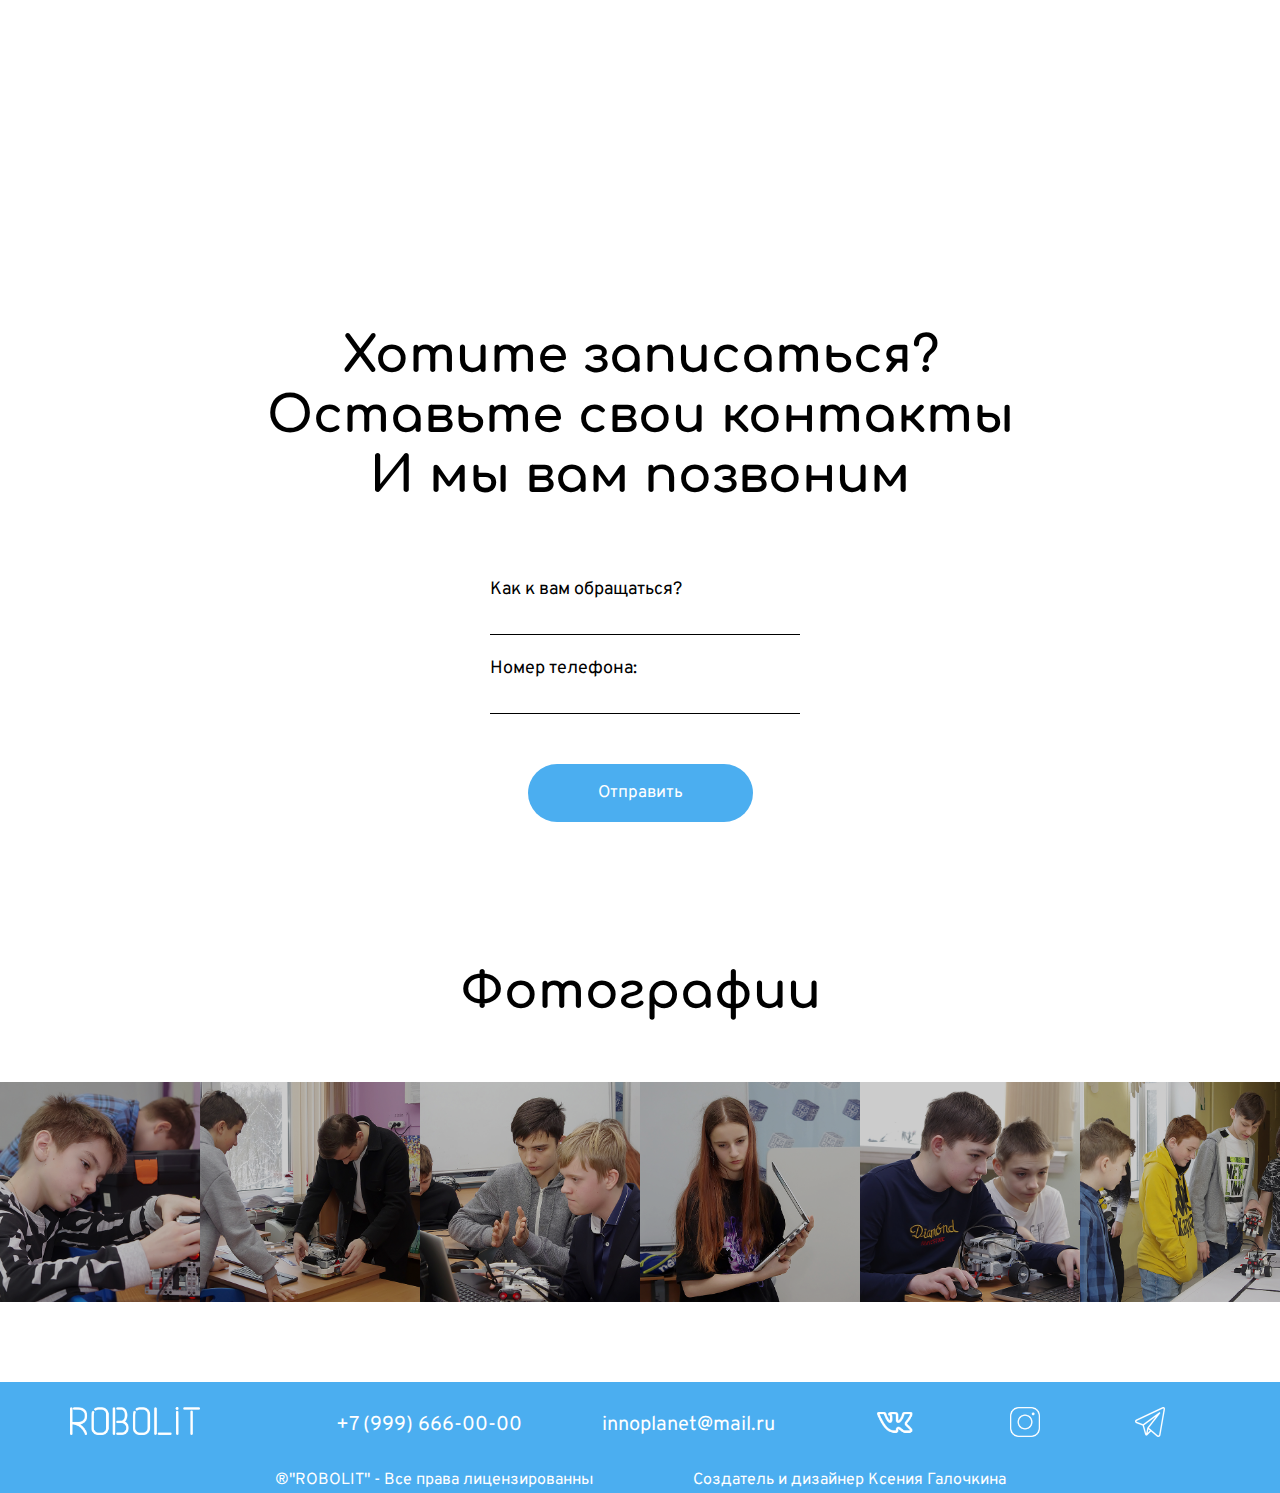
==== commit e44eb572: "fix img" ====
--- a/news.html
+++ b/news.html
@@ -96,8 +96,9 @@
             <p class="newstext">Подведены итоги прошедших в феврале в Школе № 1537</p>
             <a class="newslink" href="innerpage">подробнее...</a>
             </div>
-            <div><img class="newsphotos" src="img/news/Шаг.jpg" alt="Science"></div>
-
+            <div>
+                <img class="newsphotos" src="img/news/Шаг.jpg" alt="Science">
+            </div>
         </div>  
         
     </section>
--- a/style.css
+++ b/style.css
@@ -643,3 +643,9 @@
     font-family: 'Overpass', sans-serif;
     font-size: 18px;
 }
+
+.news div:nth-child(2){
+    display: flex;
+    align-items: center;
+    justify-content: center;
+}
